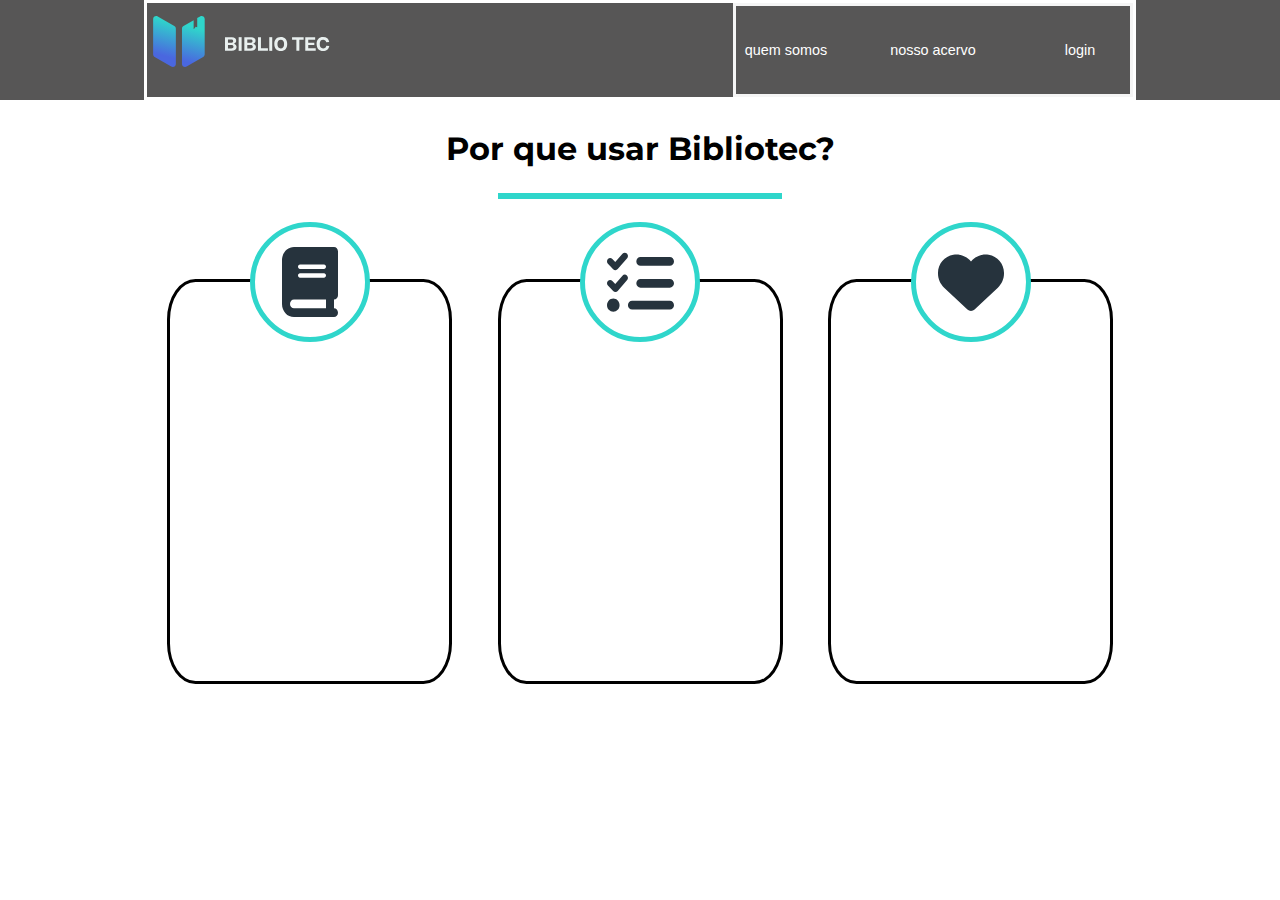
==== index.html @ 76ef30a7 "Projeto Bibliotec" ====
<!DOCTYPE html>
<html lang="pt-BR">
<head>
    <meta charset="UTF-8">
    <meta name="viewport" content="width=device-width, initial-scale=1.0">
    <title>Bibliotec - A sua biblioteca digital</title>

    <link rel="stylesheet" href="./css/home.css">
</head>
<body>

    <header>    
        <div class="layout-grid header-flex">
            <img src="./imagrns/images/images/logo-desktop.svg" alt="Livro aberto com o texto Bibliotec ao seu lado">

            <nav>
                <a href="#">quem somos</a>
                <a href="#">nosso acervo</a>
                <a href="#">login</a>
            </nav>
        </div>
    </header>

    <main>
        <div class="layout-grid"></div>
        <section class="bibliotec-flex layout-grid">
            <div class="titulo">
                <h1>Por que usar Bibliotec?</h1>
                <hr>
            </div>
            <article>
                <div class="livro">

                    <img src="./imagrns/images/images/book-solid.svg" alt="livrinho">
                    
                </div>
            </article>
            <article>
                <div class="livro">
                    <img src="./imagrns/images/images/check-solid.svg" alt="livrinho">
                </div>
            </article>
            <article>
                <div class="livro">
                    <img src="./imagrns/images/images/heart-solid.svg" alt="livrinho">
                </div>
            </article>
        </section>
    </main>

    <footer></footer>
---- css/home.css ----
@import url('https://fonts.googleapis.com/css2?family=Montserrat:ital,wght@0,100..900;1,100..900&display=swap');

*{
    margin: 0;
    padding: 0;
    box-sizing: border-box;
}

/* body{
    background-color: dodgerblue;
} */

header{
    background-color: rgb(87, 86, 86);
    height: 100px;
    width: 100%;
}

.layout-grid{
    height: 100%;
    margin: 0 auto;
    width: 100%;
    max-width: 992px;
    border: 3px solid white;
}

header nav{
    border: 3px solid whitesmoke;
    display: flex;
    justify-content: space-between;
    align-items: center;
    width: 400px;
    height: 100%;
}

.header-flex{
    display: flex;
    justify-content: space-between;
    align-items: center;
}

nav a{
    display: flex;
    justify-content: center;
    align-items: center;
    width: 100px;
    height: 80px;
    text-decoration: none;
    font-family: Verdana, Geneva, Tahoma, sans-serif;
    transition: background-color .5s;
    color: white;
    font-size: 90%;
}

section {
    display:flex;
    justify-content: center;
    align-items: center;
    padding: 20px;
}

.bibliotec-flex .titulo{
    width: 100%;
    display: flex;
    flex-wrap: wrap;
    margin-bottom: 40px;
    justify-content: center;
}

.bibliotec-flex h1{
    width: 100%;
    /* padding-bottom: 120px; */
    font-family: "montserrat",system-ui;
    /* font-size: 30px;
    font-weight: 600; */
    margin-bottom: 25px;
    text-align: center ;

}


.bibliotec-flex{
    display: flex;
    justify-content: space-between;
    align-items: center;
    flex-direction: row;
    flex-wrap: wrap;
}

.bibliotec-flex .titulo hr{
    width: 30%;
    border: 3px solid #2fd6cb;
    margin-bottom: 40px;
}

article{
    display: flex;
    justify-content: space-between;
    align-items: center;
    height: 405px;
    width: 285px;
    border: 3px solid black;
    border-radius: 10%;
    flex-direction: column;    
}

.livro {
    display: flex;
    justify-content: center;
    align-items: center;
    height: 120px;
    width: 120px;
    margin-top: -60px;
    border-radius: 50% ;
    border: 5px solid #2fd6cb;
    background-color: white;
}
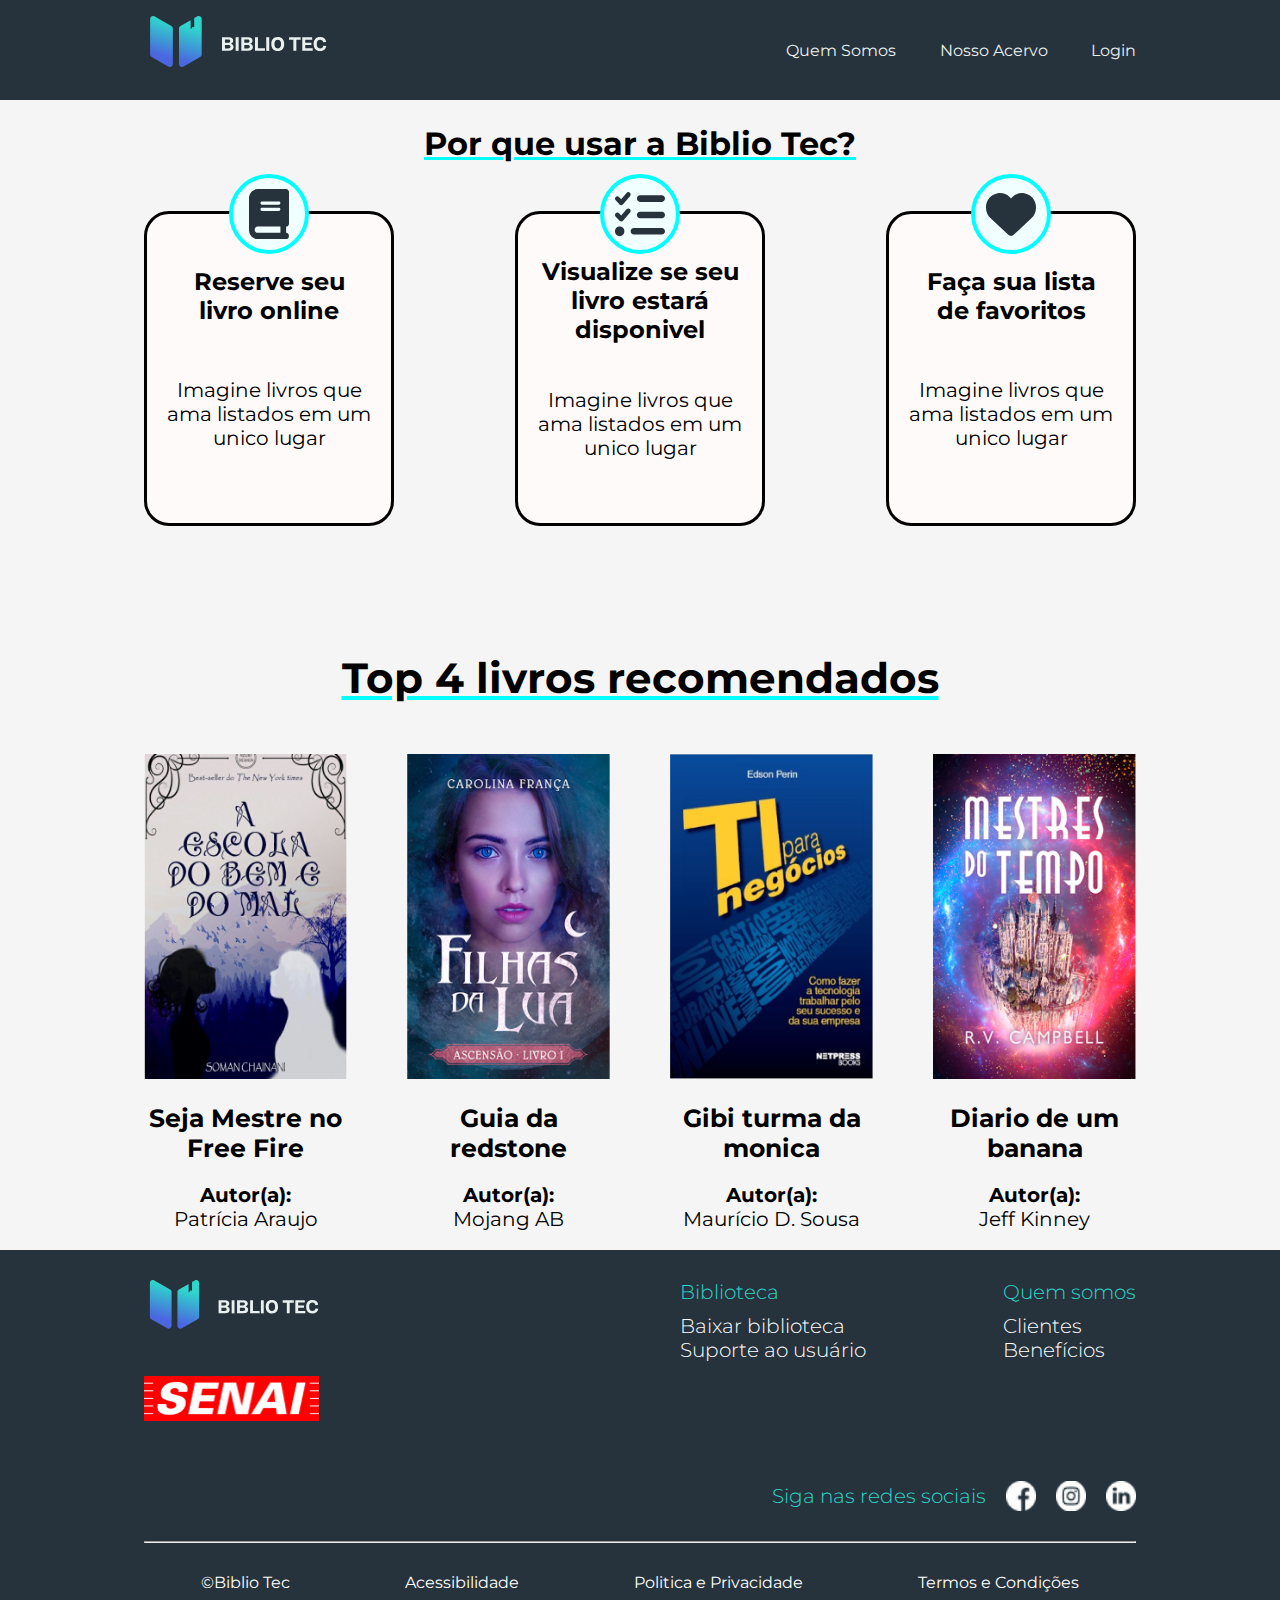
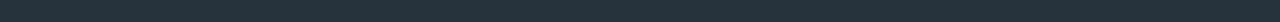
==== commit dfd5dc3e: "atualizando bibliotec" ====
--- a/index.html
+++ b/index.html
@@ -1,51 +1,144 @@
 <!DOCTYPE html>
-<html lang="pt-BR">
+<html lang="pt-br">
+
 <head>
     <meta charset="UTF-8">
     <meta name="viewport" content="width=device-width, initial-scale=1.0">
     <title>Bibliotec - A sua biblioteca digital</title>
-
     <link rel="stylesheet" href="./css/home.css">
 </head>
+
 <body>
-
-    <header>    
-        <div class="layout-grid header-flex">
-            <img src="./imagrns/images/images/logo-desktop.svg" alt="Livro aberto com o texto Bibliotec ao seu lado">
-
+    <header>
+        <div class="Layout-grid header-flex">
+            <img src="./imagrns/images/images/logo-desktop.svg" alt="Um livro aberto com o texto bibliotec ao lado">
             <nav>
-                <a href="#">quem somos</a>
-                <a href="#">nosso acervo</a>
-                <a href="#">login</a>
+                <a href="#">Quem Somos</a>
+                <a href="#">Nosso Acervo</a>
+                <a href="#">Login</a>
             </nav>
         </div>
     </header>
 
     <main>
-        <div class="layout-grid"></div>
-        <section class="bibliotec-flex layout-grid">
-            <div class="titulo">
-                <h1>Por que usar Bibliotec?</h1>
-                <hr>
+        <section class="porque-usar">
+            <div class="Bibliotec-flex">
+
+                <h1>Por que usar a Biblio Tec?</h1>
+
+                <article class="motivo">
+                    <div class="Borda">
+                        <img src="./imagrns/images/images/book-solid.svg" alt="livro">
+                    </div>
+
+                    <h2>Reserve seu livro online</h2>
+
+                    <p>Imagine livros que ama listados em um unico lugar</p>
+                </article>
+
+                <article class="motivo">
+                    <div class="Borda">
+                        <img src="./imagrns/images/images/check-solid.svg" alt="menu de hamburguer">
+                    </div>
+
+                    <h2>Visualize se seu livro estará disponivel</h2>
+
+                    <p>Imagine livros que ama listados em um unico lugar</p>
+                </article>
+
+                <article class="motivo">
+                    <div class="Borda">
+                        <img src="./imagrns/images/images/heart-solid.svg" alt="coração">
+                    </div>
+
+                    <h2>Faça sua lista de favoritos </h2>
+
+                    <p>Imagine livros que ama listados em um unico lugar</p>
+                </article>
             </div>
-            <article>
-                <div class="livro">
+        </section>
 
-                    <img src="./imagrns/images/images/book-solid.svg" alt="livrinho">
-                    
-                </div>
-            </article>
-            <article>
-                <div class="livro">
-                    <img src="./imagrns/images/images/check-solid.svg" alt="livrinho">
-                </div>
-            </article>
-            <article>
-                <div class="livro">
-                    <img src="./imagrns/images/images/heart-solid.svg" alt="livrinho">
-                </div>
-            </article>
+        <section class="livro">
+            <div class="Top-4">
+
+                <h1> <br>Top 4 livros recomendados</h1>
+
+                <article class="recomendados">
+                    <img src="./imagrns/images/images/livro1.png">
+
+                    <h3>Seja Mestre no Free Fire</h3>
+
+                    <p class="recomendados-bold">Autor(a):</p>
+                    <p>Patrícia Araujo</p>
+                </article>
+
+                <article class="recomendados">
+                    <img src="./imagrns/images/images/livro2.png">
+
+                    <h3>Guia da redstone</h3>
+
+                    <p class="recomendados-bold">Autor(a):</p>
+                    <p>Mojang AB</p>
+                </article>
+
+                <article class="recomendados">
+                    <img src="./imagrns/images/images/livro3.png">
+
+                    <h3>Gibi turma da monica</h3>
+
+                    <p class="recomendados-bold">Autor(a):</p>
+                    <p>Maurício D. Sousa</p>
+                </article>
+
+                <article class="recomendados">
+                    <img src="./imagrns/images/images/livro4.png">
+
+                    <h3>Diario de um banana</h3>
+
+                    <p class="recomendados-bold">Autor(a):</p>
+                    <p>Jeff Kinney</p>
+                </article>
+
+            </div>
         </section>
     </main>
 
-    <footer></footer>+    <footer class="header-flex">
+        <div class="Layout-grid organizacao">
+
+            <section class="logos">
+                <img src="./imagrns/images/images/logo-desktop.svg">
+                <img src="./imagrns/images/images/logo-senai-vermelho.png">
+            </section>
+
+            <nav class="info">
+                <section>
+                    <h1>Biblioteca</h1>
+                    <p>Baixar biblioteca <br> Suporte ao usuário</p>
+                </section>
+
+                <section>
+                    <h1>Quem somos</h1>
+                    <p>Clientes <br> Benefícios</p>
+                </section>
+            </nav>
+
+            <div class="apps">
+                <h1>Siga nas redes sociais</h1>
+                <img src="./imagrns/images/images/facebook-icon.png">
+                <img src="./imagrns/images/images/instagram-icon.png">
+                <img src="./imagrns/images/images/linkedin-icon.png">
+            </div>
+
+            <hr>
+
+            <section class="barra">
+                <a href="#">©Biblio Tec</a>
+                <a href="#">Acessibilidade</a>
+                <a href="#">Politica e Privacidade</a>
+                <a href="#">Termos e Condições</a>
+            </section>
+        </div>
+    </footer>
+</body>
+</html>--- a/css/home.css
+++ b/css/home.css
@@ -1,118 +1,276 @@
-
-@import url('https://fonts.googleapis.com/css2?family=Montserrat:ital,wght@0,100..900;1,100..900&display=swap');
-
-*{
+@import url(https://fonts.googleapis.com/css2?family=Montserrat:ital,wght@0,100..900;1,100..900&display=swap);
+
+
+* {
     margin: 0;
     padding: 0;
     box-sizing: border-box;
 }
 
-/* body{
+html body {
+    height: 100%;
+}
+
+body {
     background-color: dodgerblue;
-} */
-
-header{
-    background-color: rgb(87, 86, 86);
+    font-family: "Montserrat", system-ui;
+    display: flex;
+    flex-direction: column;
+}
+
+header {
+    background-color: #26333d;
     height: 100px;
     width: 100%;
 }
 
-.layout-grid{
-    height: 100%;
+.Layout-grid {
     margin: 0 auto;
     width: 100%;
+    /* border: 3px solid snow; */
     max-width: 992px;
-    border: 3px solid white;
-}
-
-header nav{
-    border: 3px solid whitesmoke;
-    display: flex;
-    justify-content: space-between;
-    align-items: center;
-    width: 400px;
-    height: 100%;
-}
-
-.header-flex{
-    display: flex;
-    justify-content: space-between;
-    align-items: center;
-}
-
-nav a{
-    display: flex;
-    justify-content: center;
-    align-items: center;
-    width: 100px;
+}
+
+.header-flex {
+    display: flex;
+    justify-content: space-between;
+    align-items: center;
+    height: 100%;
+}
+
+header nav {
+    display: flex;
+    justify-content: space-between;
+    align-items: center;
+    width: 350px;
+    height: 100%;
+    /* border: 3px solid snow; */
+}
+
+nav a:hover {
+    color: #2FD6CB;
+}
+
+header nav a {
+    color: #e9f0ef;
+    text-decoration: none;
+}
+
+.porque-usar {
+    display: flex;
+    justify-content: center;
+    width: 100%;
+    height: 450px;
+    margin-top: 0;
+    /* border: 2px solid salmon; */
+    background-color: whitesmoke;
+}
+
+.porque-usar h1 {
+    width: 100%;
+    text-align: center;
+    font-family: "Montserrat", system-ui;
+    text-decoration: underline aqua;
+}
+
+.Bibliotec-flex {
+    width: 992px;
+    justify-content: space-between;
+    display: flex;
+    align-items: center;
+    flex-wrap: wrap;
+    height: 100%;
+    /* border: 2px solid salmon;*/
+}
+
+.motivo {
+    display: flex;
+    justify-content: center;
+    flex-wrap: wrap;
+    padding: 20px;
+    text-align: center;
+    
+    width: 250px;
+    height: 70%;
+    border-radius: 25px;
+    border: 3px solid black;
+    background-color: snow;
+}
+
+.Borda {
+    display: flex;
+    justify-content: center;
+    align-items: center;
+    margin: 2px solid aqua;
+    margin-top: -60px;
+    border-radius: 50%;
+    border: 4px solid aqua;
     height: 80px;
+    width: 80px;
+    background-color: azure;
+}
+
+.motivo img {
+    width: 50px;
+    height: 50px;
+}
+
+.motivo p {
+    margin-bottom: 40px;
+    margin-top: 40px;
+    font-size: 20px;
+}
+
+.Top-4 {
+    display: flex;
+    justify-content: space-between;
+    flex-wrap: wrap;
+    width: 992px;
+}
+
+.livro {
+    display: flex;
+    justify-content: center;
+    width: 100%;
+    height: 700px;
+    margin-top: 0;
+    /* border: 2px solid salmon; */
+    background-color: whitesmoke;
+}
+
+.livro h1 {
+    width: 100%;
+    text-align: center;
+    margin-top: 50px;
+    margin-bottom: 50px;
+    border-bottom: aqua;
+    font-size: 42px;
+    text-decoration: underline aqua;
+}
+
+.recomendados {
+    width: 203px;
+    height: 500px;
+    text-align: center;
+}
+
+.recomendados img {
+    width: 203px;
+    height: 325px;
+}
+
+.recomendados h3 {
+    margin-top: 20px;
+    font-size: 25px;
+    margin-bottom: 20px;
+}
+
+.recomendados p {
+    font-size: 20px;
+}
+
+.recomendados-bold {
+    font-weight: bold;
+}
+
+footer {
+    background-color: #26333d;
+    width: 100%;
+    height: 800px;
+    color: white;
+}
+
+footer hr {
+    width: 100%;
+    height: 0;
+    color: #2FD6CB;
+}
+
+.organizacao {
+    display: flex;
+    flex-wrap: wrap;
+    justify-content: space-between;
+    padding-top: 30px;
+}
+
+.logos {
+    display: flex;
+    flex-direction: column;
+    height: 100%;
+    width: 50%;
+    /* border: 2px solid red; */
+}
+
+.logos img {
+    width: 175px;
+    height: 100%;
+    margin-bottom: 30px;
+}
+
+.info {
+    display: flex;
+    justify-content: space-between;
+    height: 100%;
+    width: 50%;
+    /* border: 2px solid red; */
+}   
+
+.info section {
+    margin-left: 40px;
+}
+
+.info p {
+    font-size: 20px;
+    font-weight: 300;
+}
+
+.info h1 {
+    font-size: 20px;
+    color: #2FD6CB;
+    font-weight: 300;
+    margin-bottom: 10px;
+    width: 100%;
+}
+
+.apps {
+    display: flex;
+    justify-content: flex-end;
+    align-items: center;
+    width: 100%;
+    margin-top: 30px;
+    margin-bottom: 30px;
+    /* border: 2px solid red; */
+} 
+
+.apps img {
+    width: 30px;
+    height: 30px;
+    margin-left: 20px;
+}
+
+.apps h1 {
+    color: #2FD6CB;
+    font-weight: 300;
+    font-size: 20px;
+}
+
+.barra {
+    width: 100%;
+    display: flex;
+    justify-content: space-around;
+    padding-top: 30px;
+    padding-bottom: 30px;
+}
+
+.barra a {
     text-decoration: none;
-    font-family: Verdana, Geneva, Tahoma, sans-serif;
-    transition: background-color .5s;
     color: white;
-    font-size: 90%;
-}
-
-section {
-    display:flex;
-    justify-content: center;
-    align-items: center;
-    padding: 20px;
-}
-
-.bibliotec-flex .titulo{
-    width: 100%;
-    display: flex;
-    flex-wrap: wrap;
-    margin-bottom: 40px;
-    justify-content: center;
-}
-
-.bibliotec-flex h1{
-    width: 100%;
-    /* padding-bottom: 120px; */
-    font-family: "montserrat",system-ui;
-    /* font-size: 30px;
-    font-weight: 600; */
-    margin-bottom: 25px;
-    text-align: center ;
-
-}
-
-
-.bibliotec-flex{
-    display: flex;
-    justify-content: space-between;
-    align-items: center;
-    flex-direction: row;
-    flex-wrap: wrap;
-}
-
-.bibliotec-flex .titulo hr{
-    width: 30%;
-    border: 3px solid #2fd6cb;
-    margin-bottom: 40px;
-}
-
-article{
-    display: flex;
-    justify-content: space-between;
-    align-items: center;
-    height: 405px;
-    width: 285px;
-    border: 3px solid black;
-    border-radius: 10%;
-    flex-direction: column;    
-}
-
-.livro {
-    display: flex;
-    justify-content: center;
-    align-items: center;
-    height: 120px;
-    width: 120px;
-    margin-top: -60px;
-    border-radius: 50% ;
-    border: 5px solid #2fd6cb;
-    background-color: white;
-}+}
+
+section a:hover {
+    color: #2FD6CB;
+}
+
+
+
+
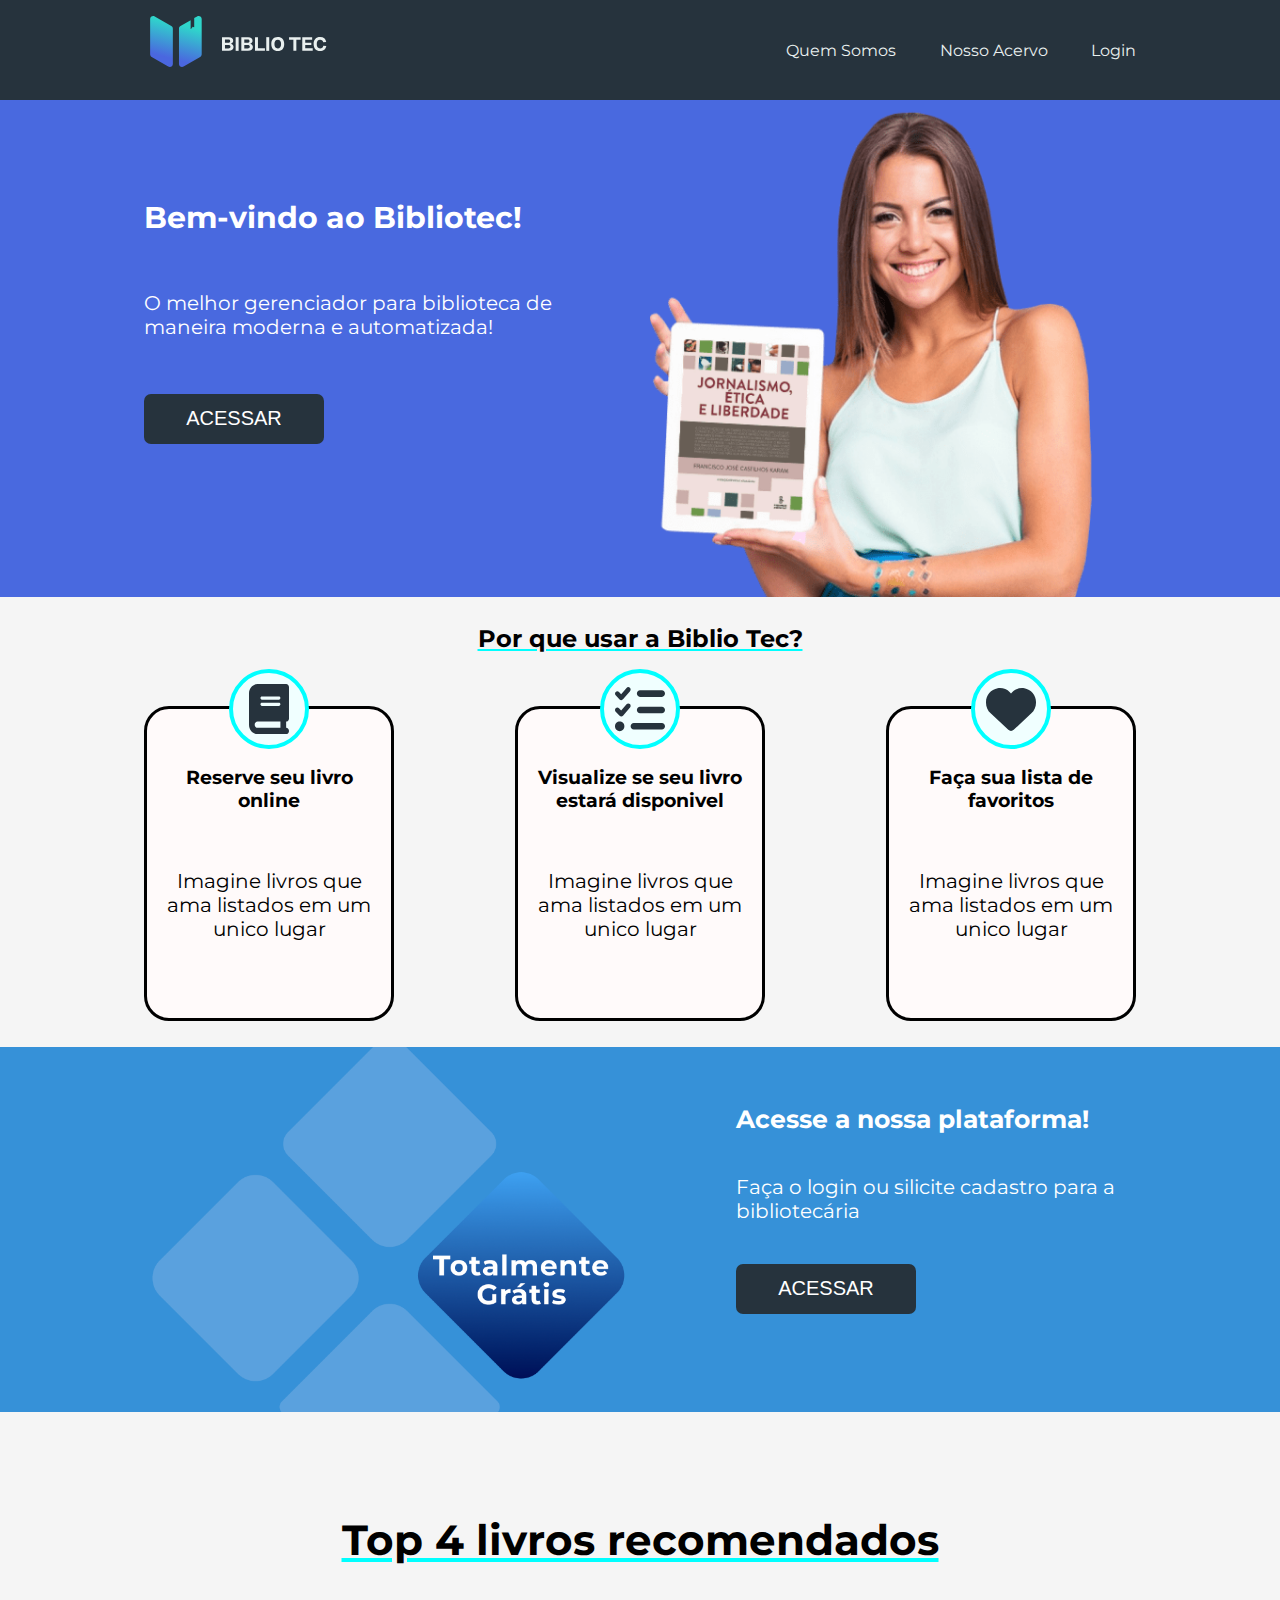
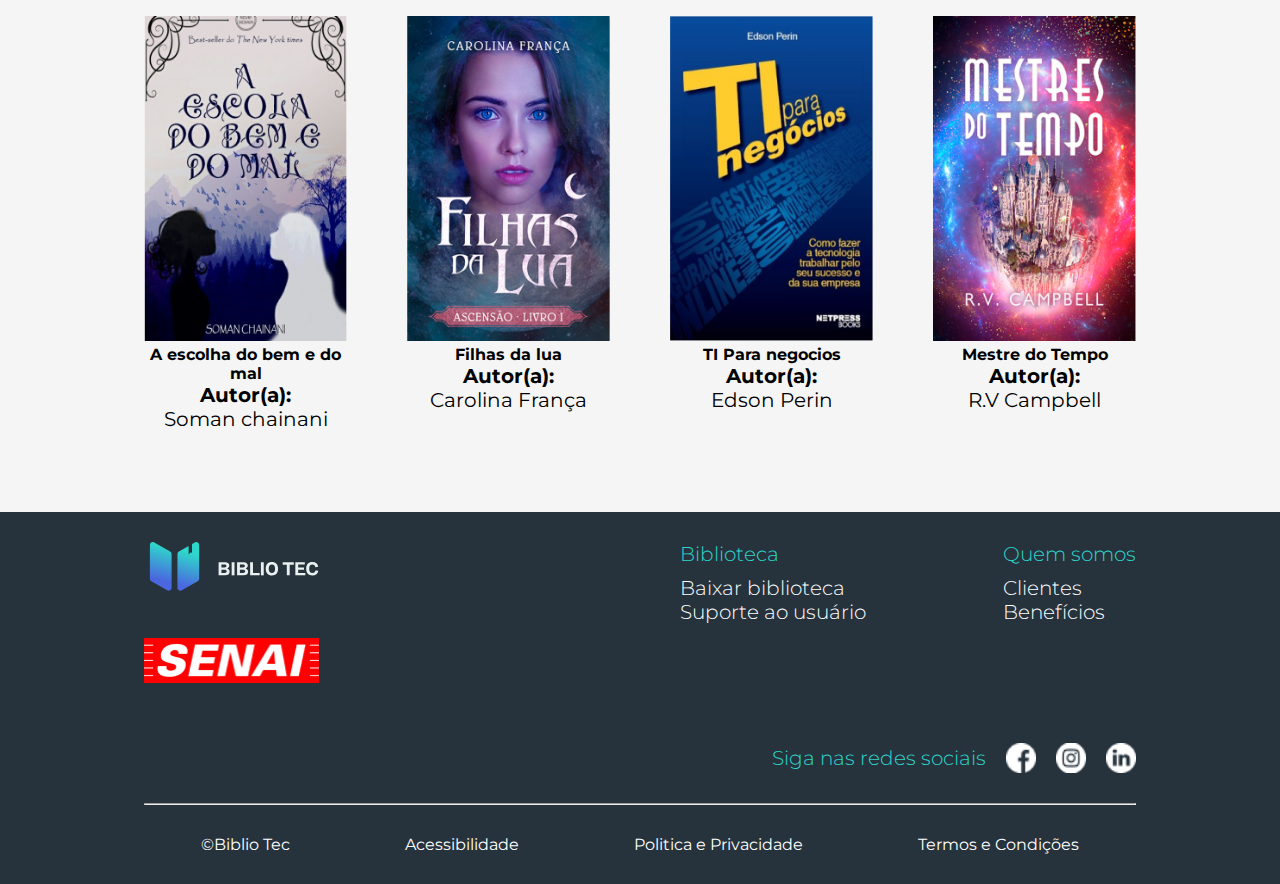
==== commit 85e57924: "Atualizando bibliotec" ====
--- a/index.html
+++ b/index.html
@@ -10,7 +10,7 @@
 
 <body>
     <header>
-        <div class="Layout-grid header-flex">
+        <div class="layout-grid header-flex">
             <img src="./imagrns/images/images/logo-desktop.svg" alt="Um livro aberto com o texto bibliotec ao lado">
             <nav>
                 <a href="#">Quem Somos</a>
@@ -21,82 +21,106 @@
     </header>
 
     <main>
+            <section id="banner">
+             <div class="layout-grid  banner-flex">
+                <div class="banner-info">
+                    <h1>Bem-vindo ao Bibliotec!</h1>
+                    <p>O melhor gerenciador para biblioteca de maneira moderna e automatizada!</p>
+                    <button>Acessar</button>
+
+                </div>
+                <img src="./imagrns/images/images/banner-mulher-livro.png" alt="banner de mulher com um livro na mão">
+            </div>
+
+        </section>
+
         <section class="porque-usar">
-            <div class="Bibliotec-flex">
+            <div class="bibliotec-flex">
 
-                <h1>Por que usar a Biblio Tec?</h1>
+                <h2>Por que usar a Biblio Tec?</h2>
 
                 <article class="motivo">
-                    <div class="Borda">
+                    <div class="borda">
                         <img src="./imagrns/images/images/book-solid.svg" alt="livro">
                     </div>
 
-                    <h2>Reserve seu livro online</h2>
+                    <h3>Reserve seu livro online</h3>
 
                     <p>Imagine livros que ama listados em um unico lugar</p>
                 </article>
 
                 <article class="motivo">
-                    <div class="Borda">
+                    <div class="borda">
                         <img src="./imagrns/images/images/check-solid.svg" alt="menu de hamburguer">
                     </div>
 
-                    <h2>Visualize se seu livro estará disponivel</h2>
+                    <h3>Visualize se seu livro estará disponivel</h3>
 
                     <p>Imagine livros que ama listados em um unico lugar</p>
                 </article>
 
                 <article class="motivo">
-                    <div class="Borda">
+                    <div class="borda">
                         <img src="./imagrns/images/images/heart-solid.svg" alt="coração">
                     </div>
 
-                    <h2>Faça sua lista de favoritos </h2>
+                    <h3>Faça sua lista de favoritos </h3>
 
                     <p>Imagine livros que ama listados em um unico lugar</p>
                 </article>
             </div>
         </section>
 
+        <section id="totalmente">
+            <div class="layout-grid totalmente-flex">
+                <img src="./imagrns/images/images/totalmente-gratis.png" alt="acesso a plataforma">
+                <div class="totalmente-info">
+                    <h2>Acesse a nossa plataforma!</h2>
+                    <p>Faça o login ou silicite cadastro para a bibliotecária</p>
+                    <button>Acessar</button>
+                </div>
+            </div>
+        </section>
+
         <section class="livro">
-            <div class="Top-4">
+            <div class="top-4">
 
-                <h1> <br>Top 4 livros recomendados</h1>
+                <h2> <br>Top 4 livros recomendados</h2>
 
                 <article class="recomendados">
                     <img src="./imagrns/images/images/livro1.png">
 
-                    <h3>Seja Mestre no Free Fire</h3>
+                    <h4>A escolha do bem e do mal</h4>
 
                     <p class="recomendados-bold">Autor(a):</p>
-                    <p>Patrícia Araujo</p>
+                    <p>Soman chainani</p>
                 </article>
 
                 <article class="recomendados">
                     <img src="./imagrns/images/images/livro2.png">
 
-                    <h3>Guia da redstone</h3>
+                    <h4>Filhas da lua</h4>
 
                     <p class="recomendados-bold">Autor(a):</p>
-                    <p>Mojang AB</p>
+                    <p>Carolina França</p>
                 </article>
 
                 <article class="recomendados">
                     <img src="./imagrns/images/images/livro3.png">
 
-                    <h3>Gibi turma da monica</h3>
+                    <h4>TI Para negocios</h4>
 
                     <p class="recomendados-bold">Autor(a):</p>
-                    <p>Maurício D. Sousa</p>
+                    <p>Edson Perin</p>
                 </article>
 
                 <article class="recomendados">
                     <img src="./imagrns/images/images/livro4.png">
 
-                    <h3>Diario de um banana</h3>
+                    <h4>Mestre do Tempo</h4>
 
                     <p class="recomendados-bold">Autor(a):</p>
-                    <p>Jeff Kinney</p>
+                    <p>R.V Campbell</p>
                 </article>
 
             </div>
@@ -104,7 +128,7 @@
     </main>
 
     <footer class="header-flex">
-        <div class="Layout-grid organizacao">
+        <div class= "layout-grid organizacao">
 
             <section class="logos">
                 <img src="./imagrns/images/images/logo-desktop.svg">
@@ -113,18 +137,18 @@
 
             <nav class="info">
                 <section>
-                    <h1>Biblioteca</h1>
+                    <h2>Biblioteca</h2>
                     <p>Baixar biblioteca <br> Suporte ao usuário</p>
                 </section>
 
                 <section>
-                    <h1>Quem somos</h1>
+                    <h2>Quem somos</h2>
                     <p>Clientes <br> Benefícios</p>
                 </section>
             </nav>
 
             <div class="apps">
-                <h1>Siga nas redes sociais</h1>
+                <h2>Siga nas redes sociais</h2>
                 <img src="./imagrns/images/images/facebook-icon.png">
                 <img src="./imagrns/images/images/instagram-icon.png">
                 <img src="./imagrns/images/images/linkedin-icon.png">
--- a/css/home.css
+++ b/css/home.css
@@ -24,7 +24,7 @@
     width: 100%;
 }
 
-.Layout-grid {
+.layout-grid {
     margin: 0 auto;
     width: 100%;
     /* border: 3px solid snow; */
@@ -66,14 +66,14 @@
     background-color: whitesmoke;
 }
 
-.porque-usar h1 {
+.porque-usar h2 {
     width: 100%;
     text-align: center;
     font-family: "Montserrat", system-ui;
     text-decoration: underline aqua;
 }
 
-.Bibliotec-flex {
+.bibliotec-flex {
     width: 992px;
     justify-content: space-between;
     display: flex;
@@ -97,7 +97,7 @@
     background-color: snow;
 }
 
-.Borda {
+.borda {
     display: flex;
     justify-content: center;
     align-items: center;
@@ -121,7 +121,7 @@
     font-size: 20px;
 }
 
-.Top-4 {
+.top-4 {
     display: flex;
     justify-content: space-between;
     flex-wrap: wrap;
@@ -138,7 +138,7 @@
     background-color: whitesmoke;
 }
 
-.livro h1 {
+.livro h2 {
     width: 100%;
     text-align: center;
     margin-top: 50px;
@@ -224,7 +224,7 @@
     font-weight: 300;
 }
 
-.info h1 {
+.info h2 {
     font-size: 20px;
     color: #2FD6CB;
     font-weight: 300;
@@ -248,7 +248,7 @@
     margin-left: 20px;
 }
 
-.apps h1 {
+.apps h2 {
     color: #2FD6CB;
     font-weight: 300;
     font-size: 20px;
@@ -271,6 +271,107 @@
     color: #2FD6CB;
 }
 
-
-
-
+/* banner */
+
+#banner {
+    background-color: #4969DF;
+    width: 100%;
+    /* height: 580px; */
+}
+
+.banner-info {
+    width: 450px;
+    height: 300px;
+    /* border: 3px solid white; */
+    display: flex;
+    justify-content: space-between;
+    flex-wrap: wrap;
+}
+
+.banner-flex {
+    display: flex;
+    justify-content: space-between;
+    align-items: center;
+    /* border: 3px solid red;   */
+    /* height: 100%;     */
+}
+
+#banner img{
+    width: 500px;
+    height: 100%;
+}
+h1{
+    color: white;
+    font-size: 30px;
+}
+
+.banner-info p {
+    color: white;
+    font-size: 20px;
+    
+}
+
+.banner-info button {
+    background-color: #26333D;
+    color: white;
+    font-size: 20px;
+    /* padding-left: 20px;
+    padding-right: 20px;
+    padding-top: 10px;
+    padding-bottom: 10px; */
+    padding: 10px 20px 10px 20px;
+    height: 50px;
+    border-radius: 7px;
+    width: 180px;
+    border: none;
+    text-transform: uppercase;
+}
+
+.totalmente-info button{
+    background-color: #26333D;
+    color: white;
+    font-size: 20px;
+    /* padding-left: 20px;
+    padding-right: 20px;
+    padding-top: 10px;
+    padding-bottom: 10px; */
+    padding: 10px 20px 10px 20px;
+    height: 50px;
+    border-radius: 7px;
+    width: 180px;
+    border: none;
+    text-transform: uppercase;
+}
+
+.totalmente-info p{
+    font-size: 20px;
+}
+
+.totalmente-info h2 {
+    /* margin-bottom: 30px; */
+    font-size: 25px;
+}
+
+.totalmente-info {
+    display: flex;
+    justify-content: space-between;
+    flex-wrap: wrap;
+
+    width: 400px;
+    height: 250px;
+    color: white;
+}
+
+#totalmente img{
+    width: 490px;
+}
+
+.totalmente-flex {
+    display: flex;
+    justify-content: space-between;
+    align-items: center;
+}
+
+#totalmente {
+    background-color: #3691D8;
+}
